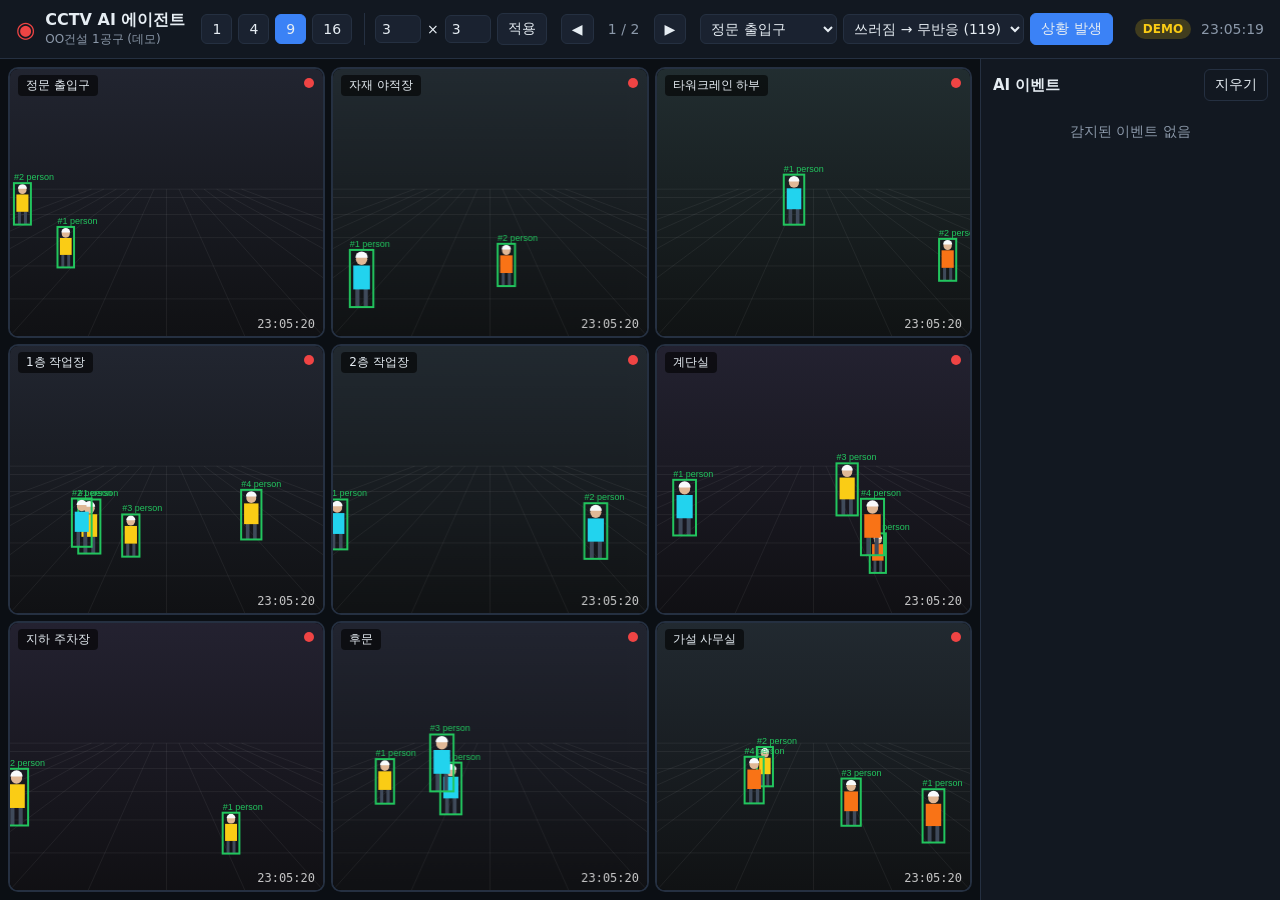
==== frontend/index.html @ c24392e6 "CCTV AI 에이전트 구상서 및 1차 프로토타입 - docs/PLAN.md: 기능 정의, 상황 판단·신고 흐름, 구조, 10/28까지 일정 - frontend: 분할 화면 직접 " ====
<!doctype html>
<html lang="ko">
<head>
  <meta charset="utf-8" />
  <meta name="viewport" content="width=device-width, initial-scale=1" />
  <title>CCTV AI 관제</title>
  <link rel="stylesheet" href="styles.css" />
</head>
<body>
  <header class="topbar">
    <div class="brand">
      <span class="logo">◉</span>
      <div>
        <div class="title">CCTV AI 에이전트</div>
        <div class="site" id="siteName">현장</div>
      </div>
    </div>

    <div class="controls">
      <div class="layout-picker" role="group" aria-label="분할 화면">
        <button data-layout="1x1">1</button>
        <button data-layout="2x2">4</button>
        <button data-layout="3x3">9</button>
        <button data-layout="4x4">16</button>
        <span class="custom">
          <input id="colsInput" type="number" min="1" max="8" aria-label="가로" />
          <span>×</span>
          <input id="rowsInput" type="number" min="1" max="8" aria-label="세로" />
          <button id="applyCustom">적용</button>
        </span>
      </div>

      <div class="pager">
        <button id="prevPage" aria-label="이전 페이지">◀</button>
        <span id="pageInfo">1 / 1</span>
        <button id="nextPage" aria-label="다음 페이지">▶</button>
      </div>

      <div class="sim">
        <select id="simCamera" aria-label="시뮬레이션 카메라"></select>
        <select id="simType" aria-label="시뮬레이션 상황">
          <option value="fall">쓰러짐 → 무반응 (119)</option>
          <option value="fire">화재 (119)</option>
          <option value="violence">폭행/싸움 (112)</option>
          <option value="zone_intrusion">위험구역 진입</option>
          <option value="no_helmet">안전모 미착용</option>
        </select>
        <button id="simRun" class="accent">상황 발생</button>
      </div>
    </div>

    <div class="status">
      <span id="connBadge" class="badge demo">DEMO</span>
      <span id="clock" class="clock">--:--:--</span>
    </div>
  </header>

  <main class="main">
    <section id="grid" class="grid" aria-label="카메라 화면"></section>

    <aside class="panel">
      <div class="panel-head">
        <h2>AI 이벤트</h2>
        <button id="clearEvents" class="ghost">지우기</button>
      </div>
      <ul id="eventList" class="event-list"></ul>
    </aside>
  </main>

  <!-- 확대 보기 -->
  <div id="viewer" class="viewer" hidden>
    <div class="viewer-head">
      <div>
        <span id="viewerName" class="viewer-name"></span>
        <span id="viewerIndex" class="viewer-index"></span>
      </div>
      <button id="viewerClose" class="ghost" aria-label="닫기">✕ 닫기 (Esc)</button>
    </div>
    <div class="viewer-body">
      <button id="viewerPrev" class="nav prev" aria-label="이전 카메라">‹</button>
      <div id="viewerStage" class="viewer-stage"></div>
      <button id="viewerNext" class="nav next" aria-label="다음 카메라">›</button>
    </div>
    <ul id="viewerEvents" class="viewer-events"></ul>
  </div>

  <!-- 긴급 신고 모달 -->
  <div id="emergency" class="emergency" hidden>
    <div class="emergency-box" role="alertdialog" aria-labelledby="emTitle">
      <div class="em-target" id="emTarget">119</div>
      <h2 id="emTitle">긴급 상황 감지</h2>
      <p id="emMessage" class="em-message"></p>
      <p id="emCamera" class="em-camera"></p>
      <div class="em-feed" id="emFeed"></div>
      <div class="em-countdown"><span id="emSeconds">15</span>초 후 자동 신고</div>
      <div class="em-bar"><div id="emBar"></div></div>
      <div class="em-actions">
        <button id="emCancel" class="ghost big">오탐 — 신고 취소</button>
        <button id="emConfirm" class="danger big">지금 즉시 신고</button>
      </div>
      <p class="em-note" id="emQueue"></p>
    </div>
  </div>

  <div id="toasts" class="toasts" aria-live="polite"></div>

  <script src="app.js"></script>
</body>
</html>
---- frontend/styles.css ----
:root {
  --bg: #0b0f14;
  --surface: #121821;
  --surface-2: #1a2230;
  --border: #253041;
  --text: #e6edf3;
  --muted: #8b98a9;
  --accent: #3b82f6;
  --ok: #22c55e;
  --warning: #facc15;
  --danger: #fb923c;
  --critical: #ef4444;
  --radius: 10px;
}

* { box-sizing: border-box; }
html, body { height: 100%; margin: 0; }
body {
  background: var(--bg);
  color: var(--text);
  font-family: "Pretendard", "Apple SD Gothic Neo", "Malgun Gothic", system-ui, sans-serif;
  font-size: 14px;
  display: flex;
  flex-direction: column;
  overflow: hidden;
}
button, input, select { font: inherit; color: inherit; }
button {
  background: var(--surface-2);
  border: 1px solid var(--border);
  border-radius: 6px;
  padding: 6px 10px;
  cursor: pointer;
  white-space: nowrap;
}
button:hover { border-color: var(--accent); }
button.active { background: var(--accent); border-color: var(--accent); }
button.accent { background: var(--accent); border-color: var(--accent); }
button.ghost { background: transparent; }
button.danger { background: var(--critical); border-color: var(--critical); }
button.big { padding: 12px 20px; font-size: 16px; font-weight: 600; }
input, select {
  background: var(--surface-2);
  border: 1px solid var(--border);
  border-radius: 6px;
  padding: 5px 6px;
}
input[type="number"] { width: 46px; }

/* ---------- 상단 바 ---------- */
.topbar {
  display: flex;
  align-items: center;
  gap: 16px;
  padding: 10px 16px;
  background: var(--surface);
  border-bottom: 1px solid var(--border);
  flex-wrap: wrap;
}
.brand { display: flex; align-items: center; gap: 10px; }
.logo { color: var(--critical); font-size: 22px; animation: blink 2s infinite; }
.title { font-weight: 700; font-size: 16px; }
.site { color: var(--muted); font-size: 12px; }
.controls { display: flex; gap: 14px; flex: 1; flex-wrap: wrap; align-items: center; }
.layout-picker, .pager, .sim, .custom { display: flex; gap: 6px; align-items: center; }
.custom { margin-left: 6px; padding-left: 10px; border-left: 1px solid var(--border); }
#pageInfo { min-width: 48px; text-align: center; color: var(--muted); }
.status { display: flex; gap: 10px; align-items: center; }
.badge { padding: 3px 8px; border-radius: 999px; font-size: 12px; font-weight: 700; }
.badge.live { background: color-mix(in srgb, var(--ok) 25%, transparent); color: var(--ok); }
.badge.demo { background: color-mix(in srgb, var(--warning) 20%, transparent); color: var(--warning); }
.clock { font-variant-numeric: tabular-nums; color: var(--muted); }

/* ---------- 본문 ---------- */
.main { flex: 1; display: flex; min-height: 0; }
.grid {
  flex: 1;
  display: grid;
  gap: 6px;
  padding: 8px;
  min-width: 0;
  min-height: 0;
}
.tile {
  position: relative;
  background: #000;
  border: 2px solid var(--border);
  border-radius: var(--radius);
  overflow: hidden;
  cursor: zoom-in;
  min-height: 0;
}
.tile:hover { border-color: var(--accent); }
.tile.empty { cursor: default; background: var(--surface); border-style: dashed; }
.tile canvas, .tile img, .viewer-stage canvas, .viewer-stage img, .em-feed canvas {
  width: 100%;
  height: 100%;
  display: block;
  object-fit: cover;
}
.tile-label {
  position: absolute; left: 8px; top: 6px;
  background: rgba(0, 0, 0, .6);
  padding: 2px 8px; border-radius: 4px; font-size: 12px;
}
.tile-alert {
  position: absolute; left: 8px; bottom: 6px; right: 8px;
  padding: 3px 8px; border-radius: 4px; font-size: 12px; font-weight: 700;
  white-space: nowrap; overflow: hidden; text-overflow: ellipsis;
}
.tile[data-level="warning"] { border-color: var(--warning); }
.tile[data-level="danger"] { border-color: var(--danger); }
.tile[data-level="critical"] { border-color: var(--critical); animation: pulse 1s infinite; }
.tile[data-level="warning"] .tile-alert { background: var(--warning); color: #111; }
.tile[data-level="danger"] .tile-alert { background: var(--danger); color: #111; }
.tile[data-level="critical"] .tile-alert { background: var(--critical); }

/* ---------- 이벤트 패널 ---------- */
.panel {
  width: 300px;
  background: var(--surface);
  border-left: 1px solid var(--border);
  display: flex; flex-direction: column;
  min-height: 0;
}
.panel-head { display: flex; justify-content: space-between; align-items: center; padding: 10px 12px; }
.panel-head h2 { margin: 0; font-size: 15px; }
.event-list, .viewer-events { list-style: none; margin: 0; padding: 0 8px 8px; overflow-y: auto; }
.event-list { flex: 1; }
.event {
  padding: 8px 10px; margin-bottom: 6px;
  background: var(--surface-2);
  border-left: 4px solid var(--muted);
  border-radius: 6px; cursor: pointer;
}
.event:hover { outline: 1px solid var(--accent); }
.event.warning { border-left-color: var(--warning); }
.event.danger { border-left-color: var(--danger); }
.event.critical { border-left-color: var(--critical); }
.event .ev-top { display: flex; justify-content: space-between; color: var(--muted); font-size: 12px; }
.event .ev-msg { margin-top: 2px; font-weight: 600; }
.event .ev-call { color: var(--critical); font-size: 12px; margin-top: 2px; }
.empty-msg { color: var(--muted); padding: 12px; text-align: center; }

/* ---------- 확대 보기 ---------- */
.viewer {
  position: fixed; inset: 0; z-index: 20;
  background: rgba(5, 8, 12, .96);
  display: flex; flex-direction: column;
}
.viewer[hidden] { display: none; }
.viewer-head { display: flex; justify-content: space-between; align-items: center; padding: 12px 16px; }
.viewer-name { font-size: 18px; font-weight: 700; }
.viewer-index { color: var(--muted); margin-left: 10px; }
.viewer-body { flex: 1; display: flex; align-items: center; gap: 8px; padding: 0 8px; min-height: 0; }
.viewer-stage {
  flex: 1; height: 100%;
  background: #000; border-radius: var(--radius); overflow: hidden;
  touch-action: pan-y;
  transition: transform .18s ease, opacity .18s ease;
}
.viewer-stage.slide-left { transform: translateX(-40px); opacity: 0; }
.viewer-stage.slide-right { transform: translateX(40px); opacity: 0; }
.nav {
  width: 56px; height: 120px; font-size: 40px; line-height: 1;
  background: rgba(255, 255, 255, .06); border: none; border-radius: var(--radius);
}
.viewer-events { display: flex; gap: 8px; padding: 10px 16px; overflow-x: auto; max-height: 90px; }
.viewer-events .event { min-width: 200px; margin: 0; }

/* ---------- 긴급 모달 ---------- */
.emergency {
  position: fixed; inset: 0; z-index: 40;
  background: rgba(80, 0, 0, .55);
  display: flex; align-items: center; justify-content: center;
  padding: 16px;
  animation: flash 1s infinite;
}
.emergency[hidden] { display: none; }
.emergency-box {
  width: min(560px, 100%);
  background: var(--surface);
  border: 3px solid var(--critical);
  border-radius: 16px;
  padding: 22px; text-align: center;
  box-shadow: 0 0 60px rgba(239, 68, 68, .5);
}
.em-target {
  display: inline-block; font-size: 32px; font-weight: 900;
  background: var(--critical); padding: 4px 18px; border-radius: 10px;
}
.emergency-box h2 { margin: 12px 0 4px; }
.em-message { font-size: 18px; font-weight: 700; margin: 4px 0; }
.em-camera { color: var(--muted); margin: 0 0 10px; }
.em-feed { height: 200px; border-radius: 8px; overflow: hidden; background: #000; margin-bottom: 12px; }
.em-countdown { font-size: 16px; }
#emSeconds { font-size: 28px; font-weight: 900; color: var(--critical); font-variant-numeric: tabular-nums; }
.em-bar { height: 8px; background: var(--surface-2); border-radius: 4px; margin: 8px 0 16px; overflow: hidden; }
#emBar { height: 100%; background: var(--critical); width: 100%; transition: width .25s linear; }
.em-actions { display: flex; gap: 10px; justify-content: center; flex-wrap: wrap; }
.em-note { color: var(--muted); font-size: 12px; margin: 10px 0 0; }

/* ---------- 토스트 ---------- */
.toasts { position: fixed; right: 16px; bottom: 16px; z-index: 50; display: flex; flex-direction: column; gap: 8px; }
.toast {
  background: var(--surface-2); border-left: 4px solid var(--accent);
  padding: 10px 14px; border-radius: 6px; min-width: 240px; max-width: 360px;
  box-shadow: 0 4px 20px rgba(0, 0, 0, .4);
  animation: toastIn .2s ease;
}
.toast.warning { border-left-color: var(--warning); }
.toast.danger { border-left-color: var(--danger); }
.toast.critical { border-left-color: var(--critical); }
.toast.ok { border-left-color: var(--ok); }

@keyframes blink { 50% { opacity: .3; } }
@keyframes pulse { 50% { box-shadow: 0 0 0 4px rgba(239, 68, 68, .5); } }
@keyframes flash { 50% { background: rgba(120, 0, 0, .65); } }
@keyframes toastIn { from { transform: translateY(10px); opacity: 0; } }

/* ---------- 모바일 ---------- */
@media (max-width: 900px) {
  body { overflow: auto; }
  .main { flex-direction: column; }
  .grid { min-height: 60vh; }
  .panel { width: auto; border-left: none; border-top: 1px solid var(--border); max-height: 40vh; }
  .topbar { padding: 10px 16px; }
  .nav { width: 40px; font-size: 30px; }
}
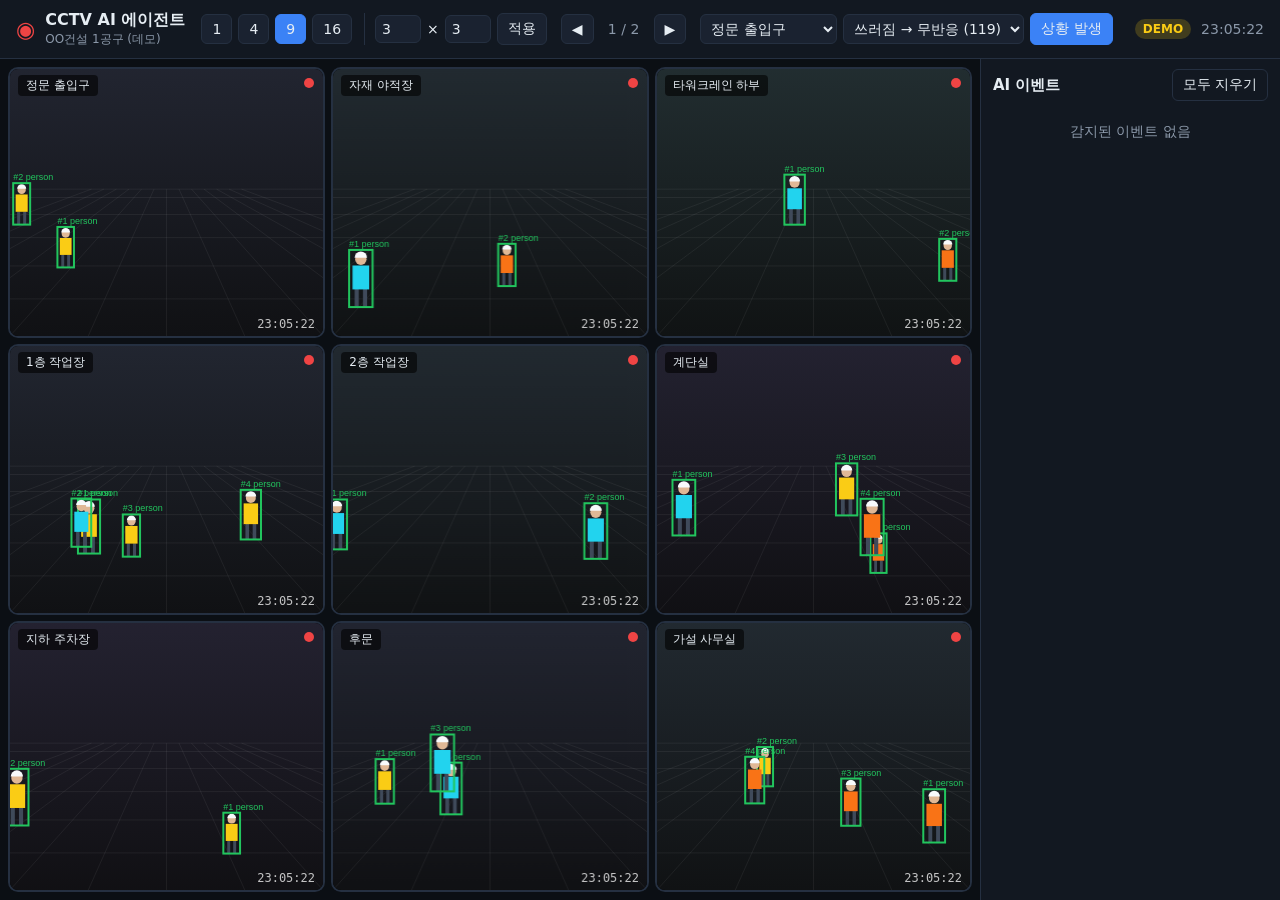
==== commit 14738cc3: "Gemini AI 에이전트 판단 추가, 쓰러짐 즉시 신고 창, 이벤트 지우기 - 쓰러짐이 감지되는 즉시 119 신고 창을 띄우고, 무반응이 확인되면 같은 사건을 긴급으로 격상 - " ====
--- a/frontend/index.html
+++ b/frontend/index.html
@@ -61,7 +61,7 @@
     <aside class="panel">
       <div class="panel-head">
         <h2>AI 이벤트</h2>
-        <button id="clearEvents" class="ghost">지우기</button>
+        <button id="clearEvents" class="ghost">모두 지우기</button>
       </div>
       <ul id="eventList" class="event-list"></ul>
     </aside>
@@ -92,6 +92,7 @@
       <p id="emMessage" class="em-message"></p>
       <p id="emCamera" class="em-camera"></p>
       <div class="em-feed" id="emFeed"></div>
+      <div id="emAi" class="em-ai" hidden></div>
       <div class="em-countdown"><span id="emSeconds">15</span>초 후 자동 신고</div>
       <div class="em-bar"><div id="emBar"></div></div>
       <div class="em-actions">
--- a/frontend/styles.css
+++ b/frontend/styles.css
@@ -14,6 +14,7 @@
 }
 
 * { box-sizing: border-box; }
+[hidden] { display: none !important; }
 html, body { height: 100%; margin: 0; }
 body {
   background: var(--bg);
@@ -193,6 +194,15 @@
 .em-message { font-size: 18px; font-weight: 700; margin: 4px 0; }
 .em-camera { color: var(--muted); margin: 0 0 10px; }
 .em-feed { height: 200px; border-radius: 8px; overflow: hidden; background: #000; margin-bottom: 12px; }
+.em-ai {
+  text-align: left; font-size: 13px; line-height: 1.55;
+  background: var(--surface-2); border: 1px solid var(--border); border-radius: 8px;
+  padding: 10px 12px; margin-bottom: 12px; display: grid; gap: 4px;
+}
+.em-ai.alert { border-color: var(--critical); }
+.em-ai.calm { border-color: var(--warning); }
+.em-ai.muted { color: var(--muted); }
+.em-ai-reason { color: var(--muted); }
 .em-countdown { font-size: 16px; }
 #emSeconds { font-size: 28px; font-weight: 900; color: var(--critical); font-variant-numeric: tabular-nums; }
 .em-bar { height: 8px; background: var(--surface-2); border-radius: 4px; margin: 8px 0 16px; overflow: hidden; }
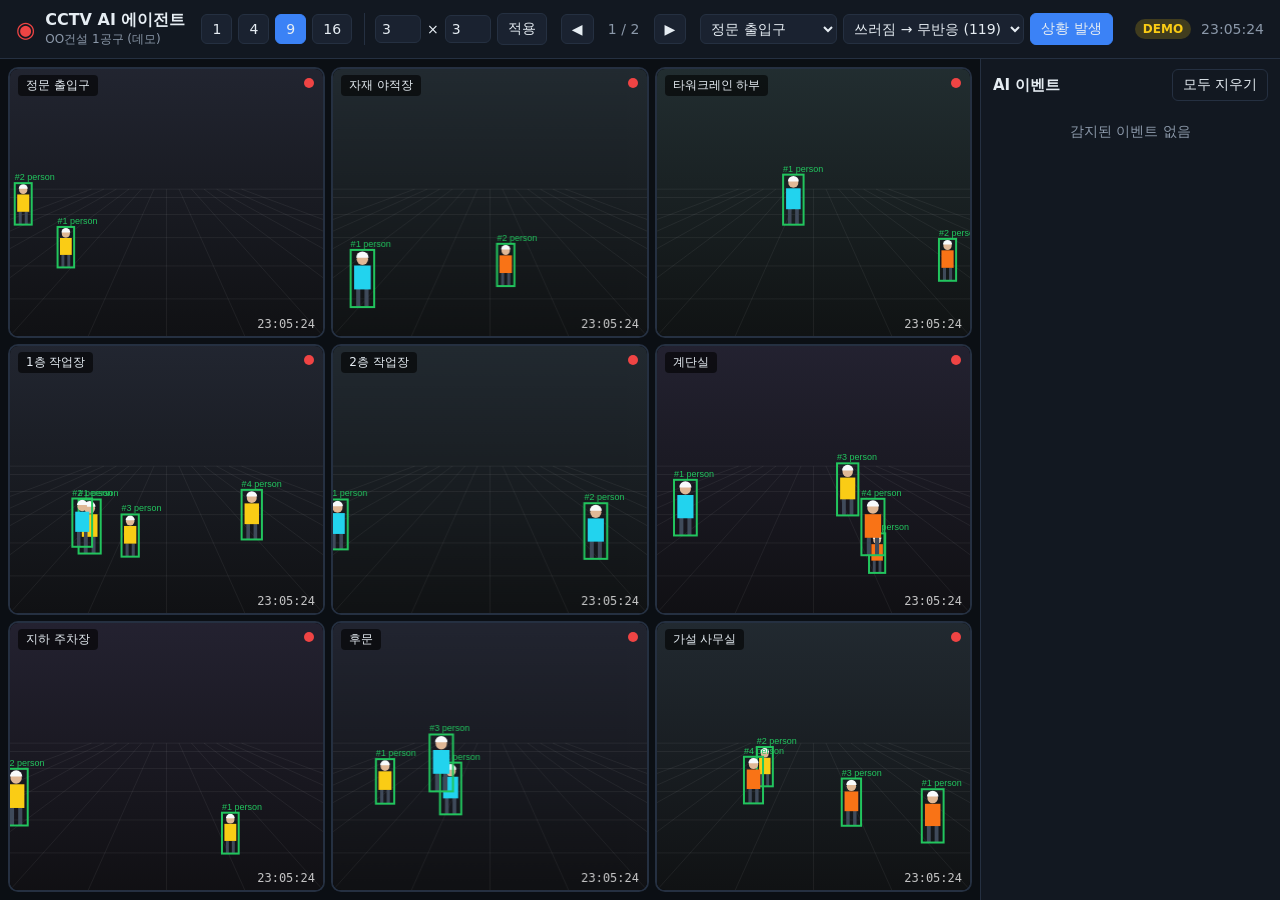
==== commit 6907edf4: "서버 버전에서 Gemini 연동 제거, 커밋 전 비밀키 검사 추가 - Gemini 판단 코드·테스트·설정·.env.example·신고 창 AI 칸 삭제 - YOLO 감지 + 규칙 " ====
--- a/frontend/index.html
+++ b/frontend/index.html
@@ -92,7 +92,6 @@
       <p id="emMessage" class="em-message"></p>
       <p id="emCamera" class="em-camera"></p>
       <div class="em-feed" id="emFeed"></div>
-      <div id="emAi" class="em-ai" hidden></div>
       <div class="em-countdown"><span id="emSeconds">15</span>초 후 자동 신고</div>
       <div class="em-bar"><div id="emBar"></div></div>
       <div class="em-actions">
--- a/frontend/styles.css
+++ b/frontend/styles.css
@@ -194,15 +194,6 @@
 .em-message { font-size: 18px; font-weight: 700; margin: 4px 0; }
 .em-camera { color: var(--muted); margin: 0 0 10px; }
 .em-feed { height: 200px; border-radius: 8px; overflow: hidden; background: #000; margin-bottom: 12px; }
-.em-ai {
-  text-align: left; font-size: 13px; line-height: 1.55;
-  background: var(--surface-2); border: 1px solid var(--border); border-radius: 8px;
-  padding: 10px 12px; margin-bottom: 12px; display: grid; gap: 4px;
-}
-.em-ai.alert { border-color: var(--critical); }
-.em-ai.calm { border-color: var(--warning); }
-.em-ai.muted { color: var(--muted); }
-.em-ai-reason { color: var(--muted); }
 .em-countdown { font-size: 16px; }
 #emSeconds { font-size: 28px; font-weight: 900; color: var(--critical); font-variant-numeric: tabular-nums; }
 .em-bar { height: 8px; background: var(--surface-2); border-radius: 4px; margin: 8px 0 16px; overflow: hidden; }
